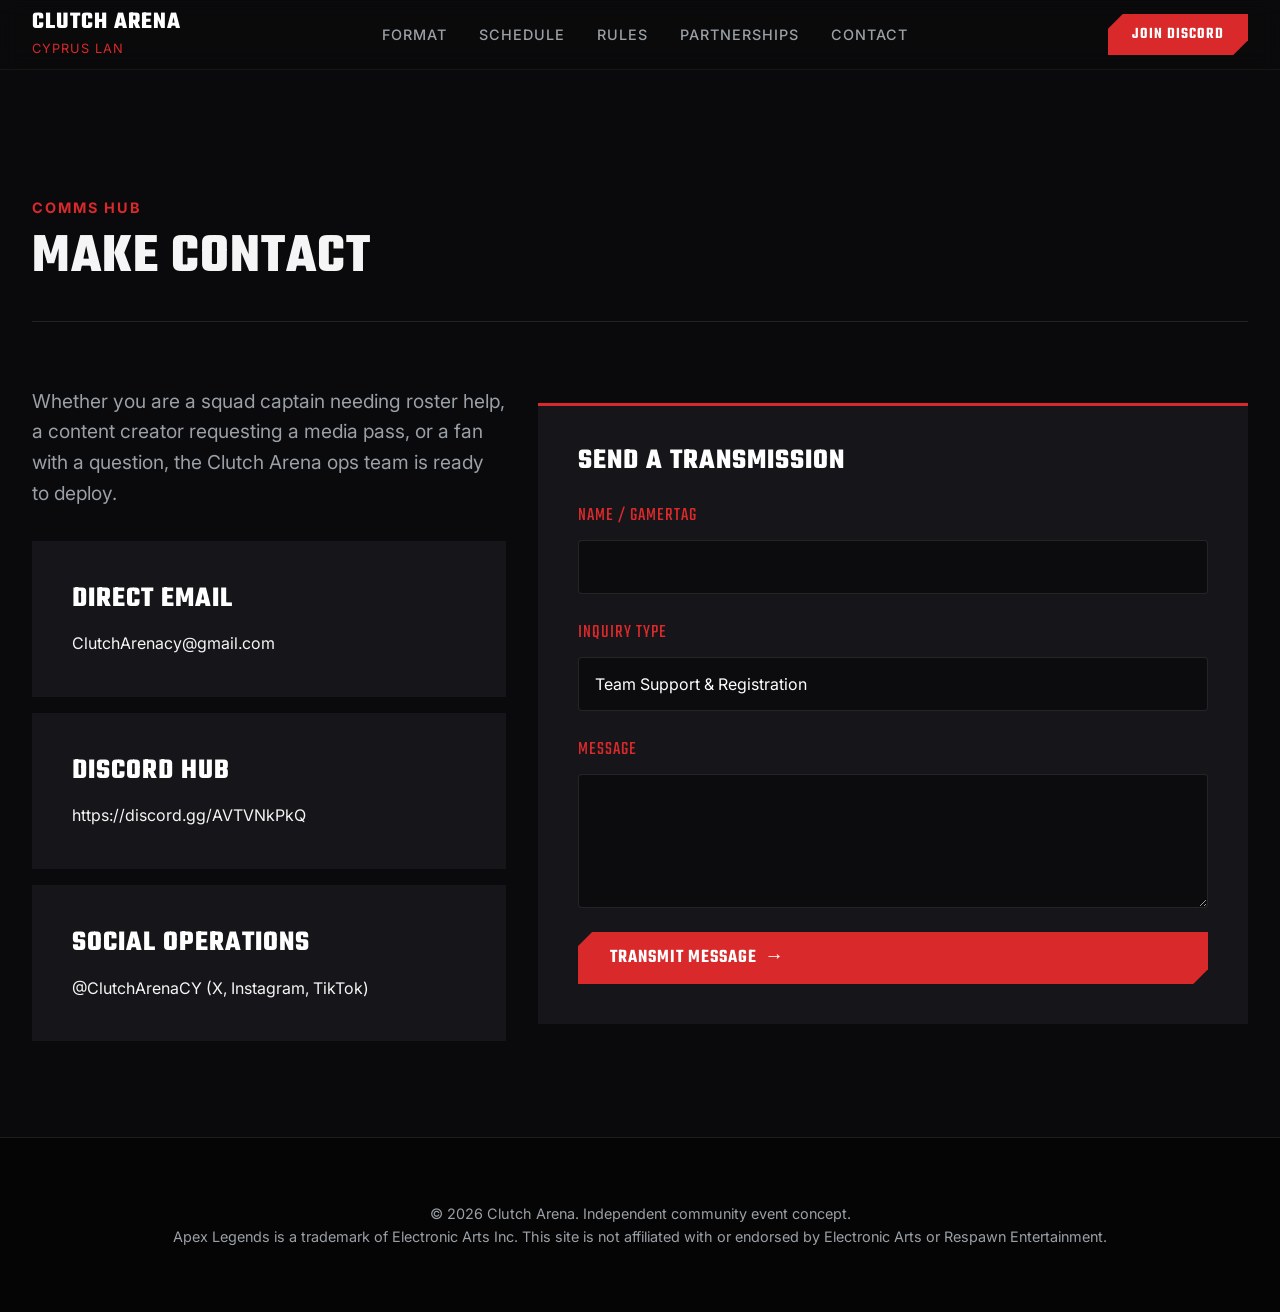
==== contact.html @ af7b0ebc "Add files via upload" ====
<!doctype html>
<html lang="en">
  <head>
    <meta charset="UTF-8" />
    <meta name="viewport" content="width=device-width, initial-scale=1.0" />
    <meta name="description" content="Contact the Clutch Arena Cyprus LAN team for support, press, and general inquiries." />
    <title>Contact | Clutch Arena</title>
    <link rel="stylesheet" href="styles.css" />
  </head>
  <body>
    <header class="site-header" data-header>
      <a class="brand" href="index.html" aria-label="Clutch Arena home">
        <span class="brand-copy">
          <strong>Clutch Arena</strong>
          <small>Cyprus LAN</small>
        </span>
      </a>

      <button class="nav-toggle" type="button" aria-expanded="false" aria-controls="site-nav" data-nav-toggle>
        <span class="nav-toggle-line"></span>
        <span class="nav-toggle-line"></span>
        <span class="nav-toggle-line"></span>
      </button>

      <nav class="site-nav" id="site-nav" data-nav>
       <a href="index.html#format" data-i18n="nav_format">Format</a>
       <a href="index.html#schedule" data-i18n="nav_schedule">Schedule</a>
       <a href="rules.html" data-i18n="nav_rules">Rules</a>
       <a href="partnerships.html" data-i18n="nav_partners">Partnerships</a>
       <a href="contact.html" data-i18n="nav_contact">Contact</a>
      </nav>

      <a class="header-cta button button-primary" href="https://discord.gg/AVTVNkPkQ" style="padding: 0.5rem 1.5rem; font-size: 1rem;">Join Discord</a>
    </header>

    <main id="main" style="padding-top: 100px;">
      <section class="section">
        <div class="section-heading">
          <div>
            <div class="section-kicker">Comms Hub</div>
            <h2>Make Contact</h2>
          </div>
        </div>

        <div class="prize-shell" style="padding: 0; gap: 2rem;">
          <div>
            <p style="margin-bottom: 2rem; color: var(--text-muted); font-size: 1.2rem;">
              Whether you are a squad captain needing roster help, a content creator requesting a media pass, or a fan with a question, the Clutch Arena ops team is ready to deploy.
            </p>
            <div class="format-grid" style="grid-template-columns: 1fr; gap: 1rem;">
              <article class="feature-card compact">
                <h3>Direct Email</h3>
                <p>ClutchArenacy@gmail.com</p>
              </article>
              <article class="feature-card compact">
                <h3>Discord Hub</h3>
                <p>https://discord.gg/AVTVNkPkQ</p>
              </article>
              <article class="feature-card compact">
                <h3>Social Operations</h3>
                <p>@ClutchArenaCY (X, Instagram, TikTok)</p>
              </article>
            </div>
          </div>

          <div class="feature-card form-card">
            <h3 style="margin-bottom: 1.5rem;">Send a Transmission</h3>
            <form action="mailto:ClutchArenacy@gmail.com" method="post" enctype="text/plain" class="contact-form">
              <div class="form-group">
                <label for="name">Name / Gamertag</label>
                <input type="text" id="name" name="Name" required />
              </div>
              <div class="form-group">
                <label for="subject">Inquiry Type</label>
                <select id="subject" name="Subject">
                  <option value="Team Support">Team Support & Registration</option>
                  <option value="Press / Media">Press / Media Pass</option>
                  <option value="General Question">General Question</option>
                </select>
              </div>
              <div class="form-group">
                <label for="message">Message</label>
                <textarea id="message" name="Message" rows="5" required></textarea>
              </div>
              <button type="submit" class="button button-primary">Transmit Message <span aria-hidden="true">&rarr;</span></button>
            </form>
          </div>
        </div>
      </section>
    </main>

    <footer class="site-footer">
      <p>&copy; 2026 Clutch Arena. Independent community event concept.</p>
      <p>Apex Legends is a trademark of Electronic Arts Inc. This site is not affiliated with or endorsed by Electronic Arts or Respawn Entertainment.</p>
    </footer>

    <script src="script.js"></script>
  </body>
</html>
---- styles.css ----
/* --- Google Fonts --- */
@import url('https://fonts.googleapis.com/css2?family=Inter:wght@400;500;700&family=Teko:wght@500;600;700&display=swap');

/* --- CSS Variables --- */
:root {
  --bg-dark: #0a0a0c;
  --bg-panel: #16161a;
  --apex-red: #da292a;
  --apex-red-glow: rgba(218, 41, 42, 0.4);
  --text-main: #f5f5f5;
  --text-muted: #9aa0a6;
  --font-display: 'Teko', sans-serif;
  --font-body: 'Inter', sans-serif;
  --transition: all 0.3s ease;
}

/* --- Base Reset --- */
* { box-sizing: border-box; margin: 0; padding: 0; }
html { scroll-behavior: smooth;
       scroll-padding-top: 100px; 
}
body {
  background-color: var(--bg-dark);
  color: var(--text-main);
  font-family: var(--font-body);
  line-height: 1.6;
  overflow-x: hidden;
}

.skip-link { position: absolute; top: -100%; left: 0; padding: 1rem; background: var(--apex-red); color: white; z-index: 9999; }
.skip-link:focus { top: 0; }

/* --- Typography --- */
h1, h2, h3, .brand-copy strong {
  font-family: var(--font-display);
  text-transform: uppercase;
  line-height: 1.1;
  letter-spacing: 1px;
}
h1 { font-size: clamp(3rem, 8vw, 6rem); color: white; text-shadow: 0 4px 20px rgba(0,0,0,0.8); }
h2 { font-size: clamp(2rem, 5vw, 3.5rem); margin-bottom: 1rem; }
.eyebrow, .section-kicker { color: var(--apex-red); font-weight: 700; text-transform: uppercase; letter-spacing: 2px; font-size: 0.9rem; margin-bottom: 0.5rem; }

/* --- Header & Nav --- */
.site-header {
  position: fixed; top: 0; width: 100%;
  background: rgba(10, 10, 12, 0.9);
  backdrop-filter: blur(10px);
  display: flex; justify-content: space-between; align-items: center;
  padding: 1rem 2rem; z-index: 1000;
  height: 70px;
  border-bottom: 1px solid rgba(255,255,255,0.05);
}
.brand { display: flex; align-items: center; gap: 1rem; text-decoration: none; color: white; }
.brand-copy strong { font-size: 1.5rem; display: block; }
.brand-copy small { font-size: 0.8rem; color: var(--apex-red); text-transform: uppercase; letter-spacing: 1px; }
.site-nav { display: flex; gap: 2rem; }
.site-nav a { color: var(--text-muted); text-decoration: none; font-weight: 500; transition: var(--transition); text-transform: uppercase; font-size: 0.9rem; letter-spacing: 1px; }
.site-nav a:hover { color: white; text-shadow: 0 0 8px var(--apex-red-glow); }
.nav-toggle { display: none; } /* Hidden on desktop */

/* --- Apex-Style Buttons --- */
.button {
  display: inline-flex; align-items: center; gap: 0.5rem;
  padding: 0.8rem 2rem;
  font-family: var(--font-display); font-size: 1.2rem; text-transform: uppercase; letter-spacing: 1px;
  text-decoration: none; font-weight: 600;
  /* The Apex Angled Cut */
  clip-path: polygon(15px 0, 100% 0, 100% calc(100% - 15px), calc(100% - 15px) 100%, 0 100%, 0 15px);
  transition: var(--transition);
  cursor: pointer;
}
.button-primary { background: var(--apex-red); color: white; border: none; }
.button-primary:hover { background: white; color: var(--apex-red); box-shadow: 0 0 20px var(--apex-red-glow); }
.button-secondary { background: rgba(255,255,255,0.1); color: white; }
.button-secondary:hover { background: rgba(255,255,255,0.2); }

/* --- Hero Section --- */
.hero { position: relative; min-height: 100vh; display: flex; align-items: center; padding: 2rem; overflow: hidden; }
#arena-canvas { position: absolute; top: 0; left: 0; width: 100%; height: 100%; z-index: 1; opacity: 0.6; }
.hero-overlay { position: absolute; inset: 0; background: radial-gradient(circle at center, transparent 0%, var(--bg-dark) 100%); z-index: 2; }
.hero-content { position: relative; z-index: 3; max-width: 800px; margin-top: 4rem; }
.hero-lede { font-size: 1.2rem; color: var(--text-muted); margin: 1.5rem 0 2.5rem; max-width: 600px; }
.hero-actions { display: flex; gap: 1rem; }

/* Event Panel (Floating Right) */
.event-panel {
  position: absolute; right: 4rem; bottom: 4rem; z-index: 3;
  background: rgba(22, 22, 26, 0.8); backdrop-filter: blur(8px);
  border-left: 4px solid var(--apex-red); padding: 2rem;
  display: flex; flex-direction: column; gap: 1.5rem;
  clip-path: polygon(0 0, 100% 0, 100% 100%, 20px 100%, 0 calc(100% - 20px));
}
.event-panel span { color: var(--text-muted); font-size: 0.85rem; text-transform: uppercase; letter-spacing: 1px; display: block; }
.event-panel strong { font-family: var(--font-display); font-size: 1.8rem; line-height: 1; }

/* --- Ticker Tape --- */
.ticker { background: var(--apex-red); color: white; padding: 0.8rem 0; overflow: hidden; font-family: var(--font-display); font-size: 1.5rem; letter-spacing: 2px; text-transform: uppercase; white-space: nowrap; }
.ticker-track { display: inline-block; animation: ticker 25s linear infinite; }
.ticker-track span { margin-right: 3rem; }
@keyframes ticker { 0% { transform: translate3d(0, 0, 0); } 100% { transform: translate3d(-50%, 0, 0); } }

/* --- General Sections & Grids --- */
.section { padding: 6rem 2rem; max-width: 1400px; margin: 0 auto; }
.section-heading { display: flex; justify-content: space-between; align-items: flex-end; margin-bottom: 4rem; border-bottom: 1px solid rgba(255,255,255,0.1); padding-bottom: 1rem; }
.format-grid { display: grid; grid-template-columns: repeat(auto-fit, minmax(280px, 1fr)); gap: 2rem; }

/* Feature Cards */
.feature-card {
  background: var(--bg-panel); padding: 2.5rem; position: relative;
  border-top: 3px solid transparent; transition: var(--transition);
}
.feature-card:hover { border-top-color: var(--apex-red); transform: translateY(-5px); background: #1a1a20; }
.card-index { font-family: var(--font-display); font-size: 4rem; color: rgba(255,255,255,0.05); position: absolute; top: 1rem; right: 1rem; line-height: 1; pointer-events: none; }
.feature-card h3 { font-size: 1.8rem; margin-bottom: 1rem; color: white; }

/* --- Prize Section --- */
.prize-shell { display: grid; grid-template-columns: 1fr 1.5fr; gap: 4rem; align-items: center; max-width: 1400px; margin: 0 auto; padding: 6rem 2rem; }
.prize-ranks article {
  display: flex; align-items: center; gap: 2rem; padding: 1.5rem;
  background: linear-gradient(90deg, rgba(255,255,255,0.05) 0%, transparent 100%);
  margin-bottom: 1rem; border-left: 2px solid var(--text-muted); transition: var(--transition);
}
.prize-ranks article:hover { border-left-color: var(--apex-red); background: linear-gradient(90deg, var(--apex-red-glow) 0%, transparent 100%); }
.prize-ranks span { font-family: var(--font-display); font-size: 2.5rem; color: var(--apex-red); width: 50px; }
.prize-ranks strong { font-size: 1.2rem; flex: 1; }
.prize-ranks em { color: var(--text-muted); font-style: normal; }

/* --- Countdown & Timeline --- */
.countdown-panel { background: #111; border: 1px solid rgba(255,255,255,0.1); padding: 3rem; margin-bottom: 4rem; display: flex; justify-content: space-between; align-items: center; }
.countdown-grid { display: flex; gap: 2rem; }
.countdown-grid span { display: flex; flex-direction: column; align-items: center; }
.countdown-grid strong { font-family: var(--font-display); font-size: 4rem; color: var(--apex-red); line-height: 1; }
.timeline { border-left: 2px solid rgba(255,255,255,0.1); padding-left: 2rem; margin-left: 1rem; }
.timeline-item { position: relative; margin-bottom: 3rem; }
.timeline-item::before { content: ''; position: absolute; left: -2.35rem; top: 0; width: 12px; height: 12px; border-radius: 50%; background: var(--apex-red); border: 2px solid var(--bg-dark); }
.timeline-item time { color: var(--apex-red); font-family: var(--font-display); font-size: 1.5rem; }

/* --- Footer --- */
.site-footer { text-align: center; padding: 4rem 2rem; border-top: 1px solid rgba(255,255,255,0.1); background: #050505; color: var(--text-muted); font-size: 0.9rem; }

/* --- Responsive Design --- */
@media (max-width: 1024px) {
  .prize-shell { grid-template-columns: 1fr; }
  .event-panel { position: relative; right: 0; bottom: 0; margin-top: 3rem; width: fit-content; }
  .countdown-panel { flex-direction: column; gap: 2rem; text-align: center; }
}
@media (max-width: 768px) {
  .site-nav, .header-cta { display: none; } /* Hide for mobile nav toggle */
  .nav-toggle { display: block; background: none; border: none; cursor: pointer; width: 30px; height: 20px; position: relative; }
  .nav-toggle-line { position: absolute; width: 100%; height: 2px; background: white; left: 0; transition: var(--transition); }
  .nav-toggle-line:nth-child(1) { top: 0; }
  .nav-toggle-line:nth-child(2) { top: 9px; }
  .nav-toggle-line:nth-child(3) { top: 18px; }
}

/* --- Forms (Appended for contact.html) --- */
.contact-form { display: flex; flex-direction: column; gap: 1.5rem; }
.form-group { display: flex; flex-direction: column; gap: 0.5rem; }
.form-group label { font-family: var(--font-display); font-size: 1.2rem; color: var(--apex-red); text-transform: uppercase; letter-spacing: 1px; }
.form-group input, .form-group select, .form-group textarea {
  background: rgba(10, 10, 12, 0.8);
  border: 1px solid rgba(255,255,255,0.1);
  color: white;
  padding: 1rem;
  font-family: var(--font-body);
  font-size: 1rem;
  border-radius: 4px;
  transition: var(--transition);
}
.form-group input:focus, .form-group select:focus, .form-group textarea:focus {
  outline: none;
  border-color: var(--apex-red);
  box-shadow: 0 0 10px rgba(218, 41, 42, 0.2);
}
.form-group select { appearance: none; cursor: pointer; }
.form-card { border-top-color: var(--apex-red); }

.logo-container {
    height: 60px; /* Match this to your image's height */
    display: flex;
    align-items: center;
    overflow: hidden; /* Prevents layout jitter */
}
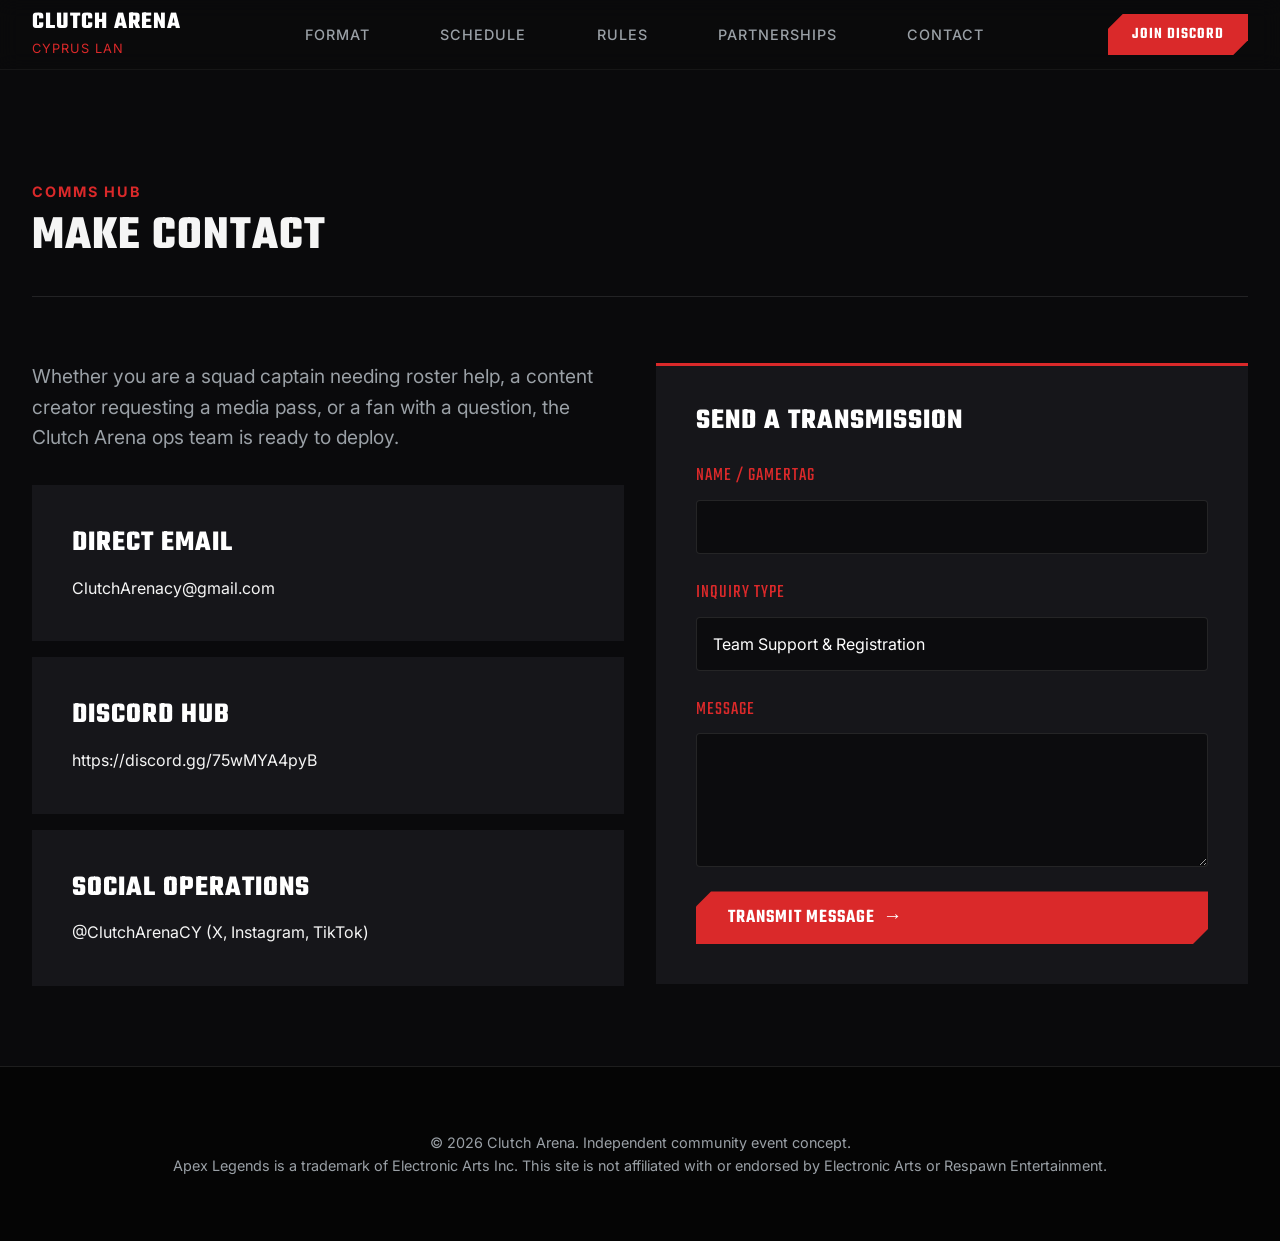
==== commit 667f3e70: "Add files via upload" ====
--- a/contact.html
+++ b/contact.html
@@ -30,7 +30,7 @@
        <a href="contact.html" data-i18n="nav_contact">Contact</a>
       </nav>
 
-      <a class="header-cta button button-primary" href="https://discord.gg/AVTVNkPkQ" style="padding: 0.5rem 1.5rem; font-size: 1rem;">Join Discord</a>
+      <a class="header-cta button button-primary" href="https://discord.gg/75wMYA4pyB" style="padding: 0.5rem 1.5rem; font-size: 1rem;">Join Discord</a>
     </header>
 
     <main id="main" style="padding-top: 100px;">
@@ -54,7 +54,7 @@
               </article>
               <article class="feature-card compact">
                 <h3>Discord Hub</h3>
-                <p>https://discord.gg/AVTVNkPkQ</p>
+                <p>https://discord.gg/75wMYA4pyB</p>
               </article>
               <article class="feature-card compact">
                 <h3>Social Operations</h3>
--- a/styles.css
+++ b/styles.css
@@ -181,4 +181,142 @@
     display: flex;
     align-items: center;
     overflow: hidden; /* Prevents layout jitter */
+}
+
+/* Mobile First: Stacked by default */
+.prize-shell {
+  display: grid;
+  grid-template-columns: 1fr;
+  gap: 1.5rem;
+}
+
+/* Tablet & Desktop: Split into 2 columns when there is room */
+@media (min-width: 768px) {
+  .prize-shell {
+    grid-template-columns: 1fr 1fr;
+  }
+}
+
+h1, .hero-title {
+  /* Min: 32px, Fluid scale: 5% of viewport width, Max: 72px */
+  font-size: clamp(2rem, 5vw, 4.5rem); 
+  line-height: 1.1;
+}
+
+h2 {
+  /* Scales beautifully down to mobile phone sizes */
+  font-size: clamp(1.8rem, 4vw, 3rem);
+}
+
+/* Switch from fixed desktop padding */
+.section {
+  padding: 5rem 2rem; /* Great for desktop */
+}
+
+/* Optimize for screens under tablet size */
+@media (max-width: 767px) {
+  .section {
+    padding: 2.5rem 1rem; /* Halve the padding so content fills the screen */
+  }
+  
+  main[style*="padding-top: 120px"] {
+    padding-top: 80px !important; /* Keep header spacing compact */
+  }
+}
+
+.site-nav a {
+  padding: 0.8rem 1.2rem; /* Creates a large, easy-to-tap target area */
+  display: inline-block;
+  width: 100%; /* Makes the entire width of the row clickable on mobile */
+}
+
+body {
+  overflow-x: hidden;
+  position: relative;
+  width: 100%;
+}
+
+@media (max-width: 768px) {
+  /* Hide the nav links by default on small screens */
+  .site-nav {
+    display: none; 
+    
+    /* Crucial Fixes for Visibility: */
+    position: absolute;
+    top: 100%;                  /* Drops it perfectly below the header bar */
+    left: 0;
+    width: 100%;
+    background-color: #0a0a0c;  /* Solid dark background matching your theme */
+    border-bottom: 2px solid var(--apex-red); /* Sharp esports trim border */
+    padding: 1.5rem 0;
+    z-index: 9999;              /* Forces the menu to sit on TOP of all page elements */
+  }
+
+  /* This utility class will be toggled by JS to instantly show the menu */
+  .site-nav.active {
+    display: flex;
+    flex-direction: column;
+    align-items: center;
+    gap: 1.5rem;
+  }
+  
+  .site-nav a {
+    color: white;
+    font-family: var(--font-display);
+    font-size: 1.5rem;
+    text-transform: uppercase;
+    text-decoration: none;
+    letter-spacing: 1px;
+    width: 100%;
+    text-align: center;
+    padding: 0.5rem 0;
+  }
+}
+
+/* ==========================================================================
+   FINAL BULLETPROOF MOBILE NAVIGATION OVERRIDE
+   ========================================================================== */
+@media (max-width: 768px) {
+  .site-header {
+    position: relative !important;
+    z-index: 10000 !important; /* Puts the header bar above the canvas particles */
+  }
+
+  /* Target the menu link container */
+  .site-nav {
+    display: none !important; /* Keep hidden until hamburger is clicked */
+    position: absolute !important;
+    top: 100% !important; /* Drops down exactly below the header bar */
+    left: 0 !important;
+    width: 100% !important;
+    background-color: #0a0a0c !important; /* Solid dark background matching your theme */
+    border-bottom: 3px solid var(--apex-red) !important; /* Premium branding accent border */
+    padding: 2rem 0 !important;
+    z-index: 9999 !important; /* Forces the navigation links to layer ON TOP of all content */
+    flex-direction: column !important;
+    align-items: center !important;
+    gap: 1.5rem !important;
+  }
+
+  /* This class will be applied by JS when clicked */
+  .site-nav.active {
+    display: flex !important; 
+  }
+
+  /* Style the links inside the mobile menu so they are clean and clickable */
+  .site-nav a {
+    display: block !important;
+    width: 100% !important;
+    text-align: center !important;
+    padding: 0.8rem 0 !important;
+    font-size: 1.5rem !important;
+    color: #ffffff !important;
+    font-family: var(--font-display) !important;
+    text-transform: uppercase !important;
+  }
+  
+  .nav-toggle {
+    display: block !important;
+    z-index: 10001 !important; /* Keeps the button clickable while menu is open */
+  }
 }
